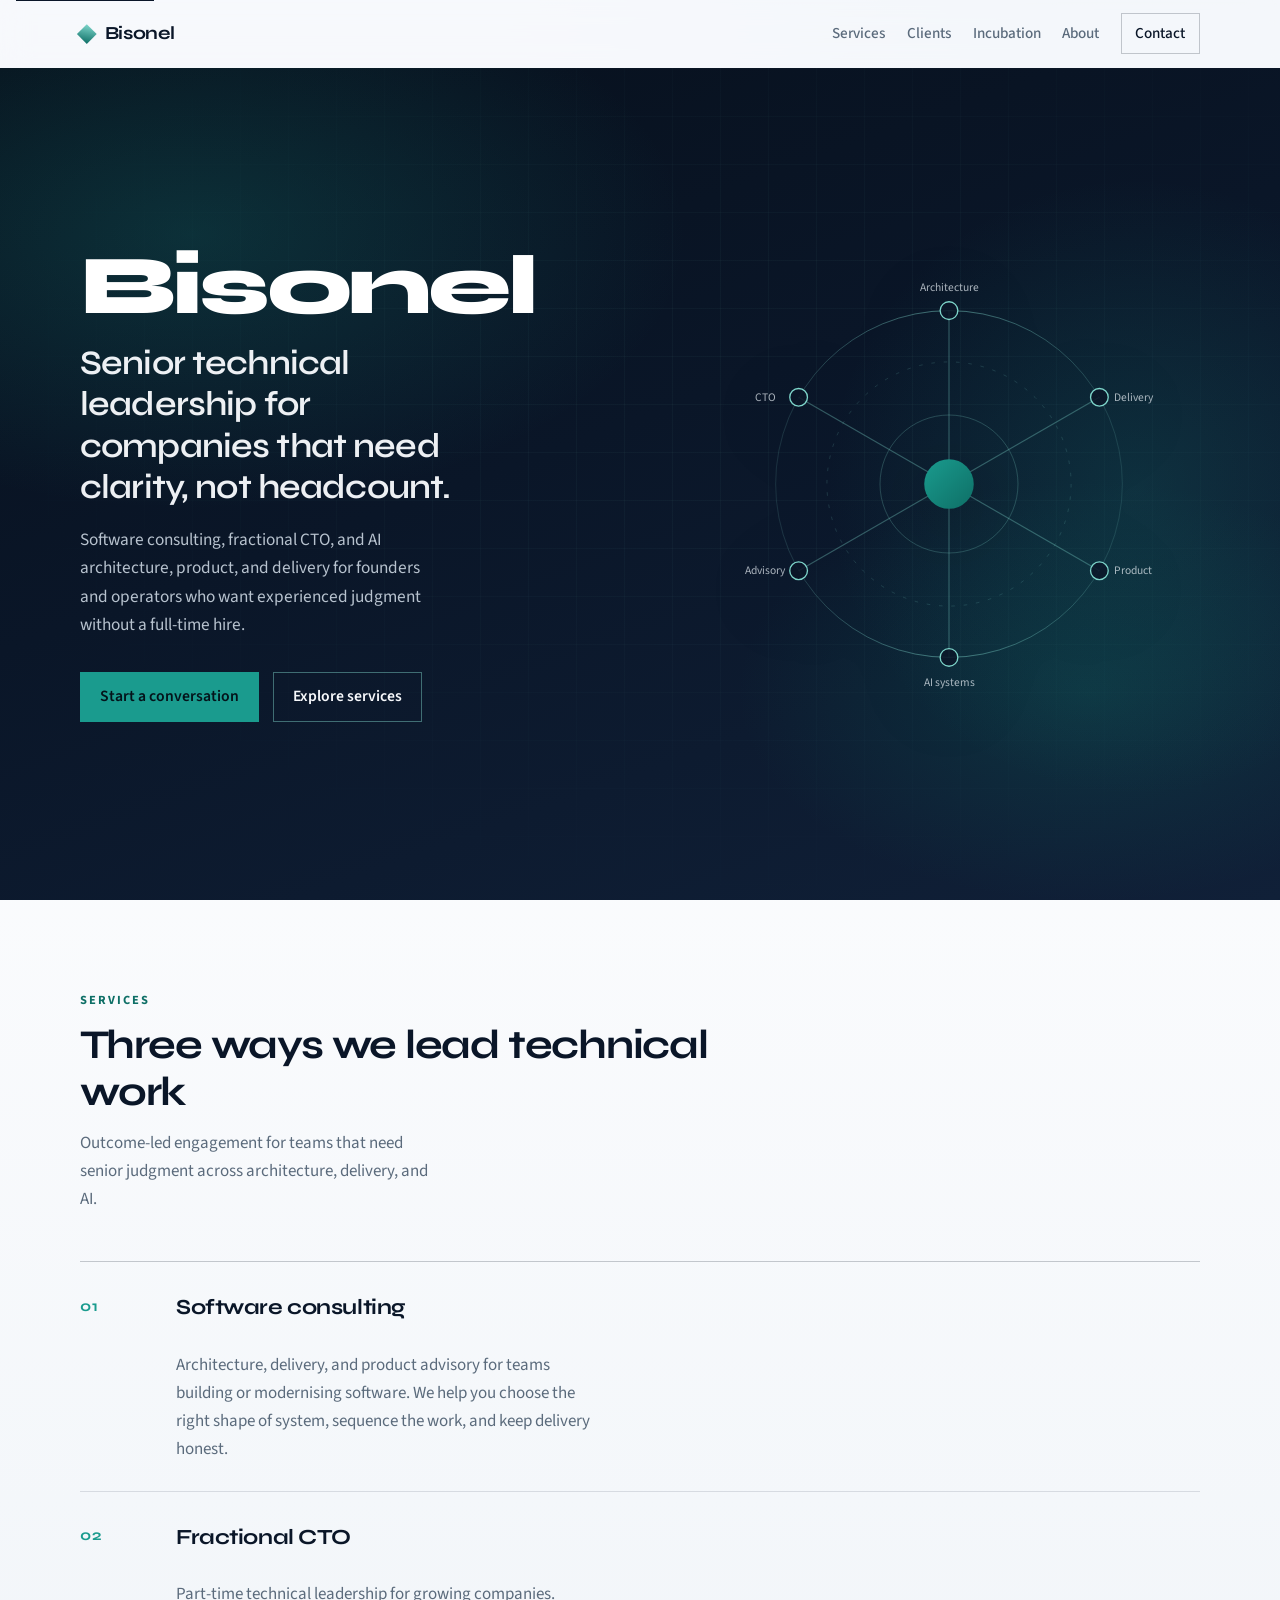
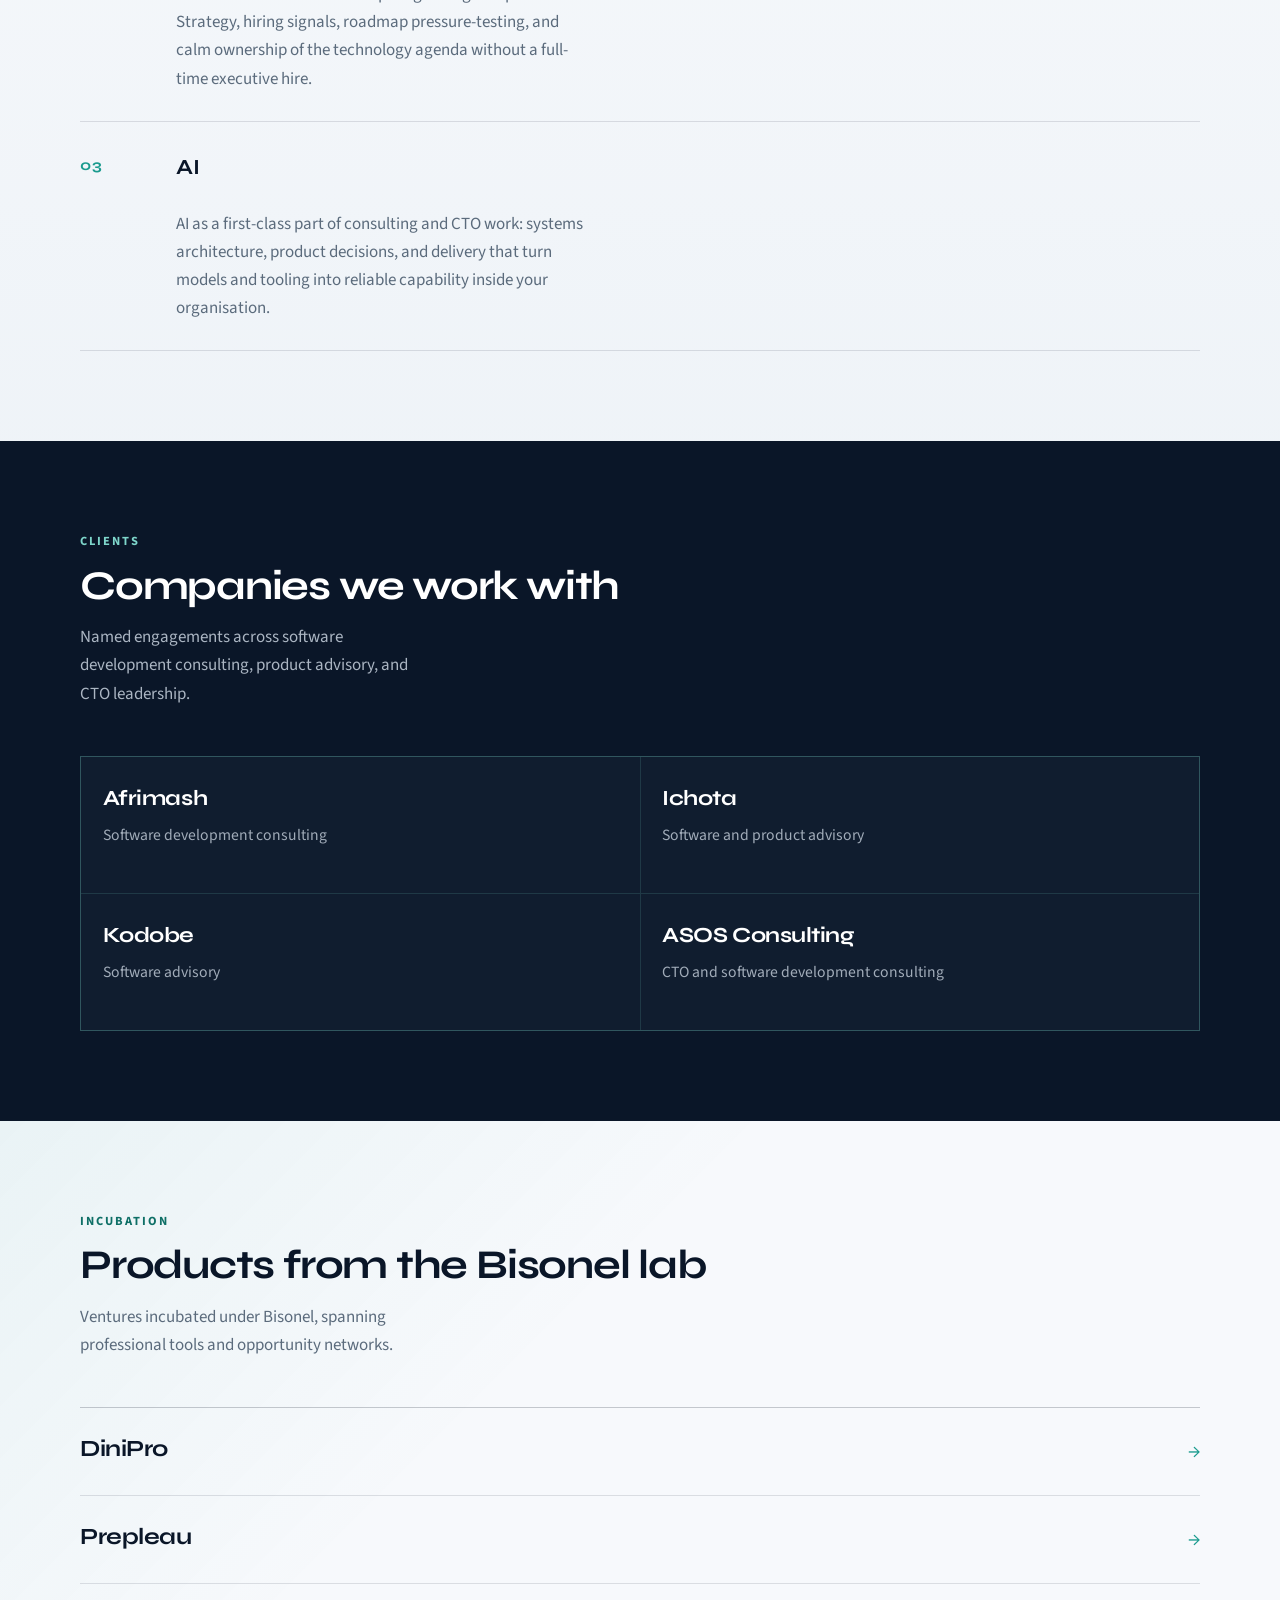
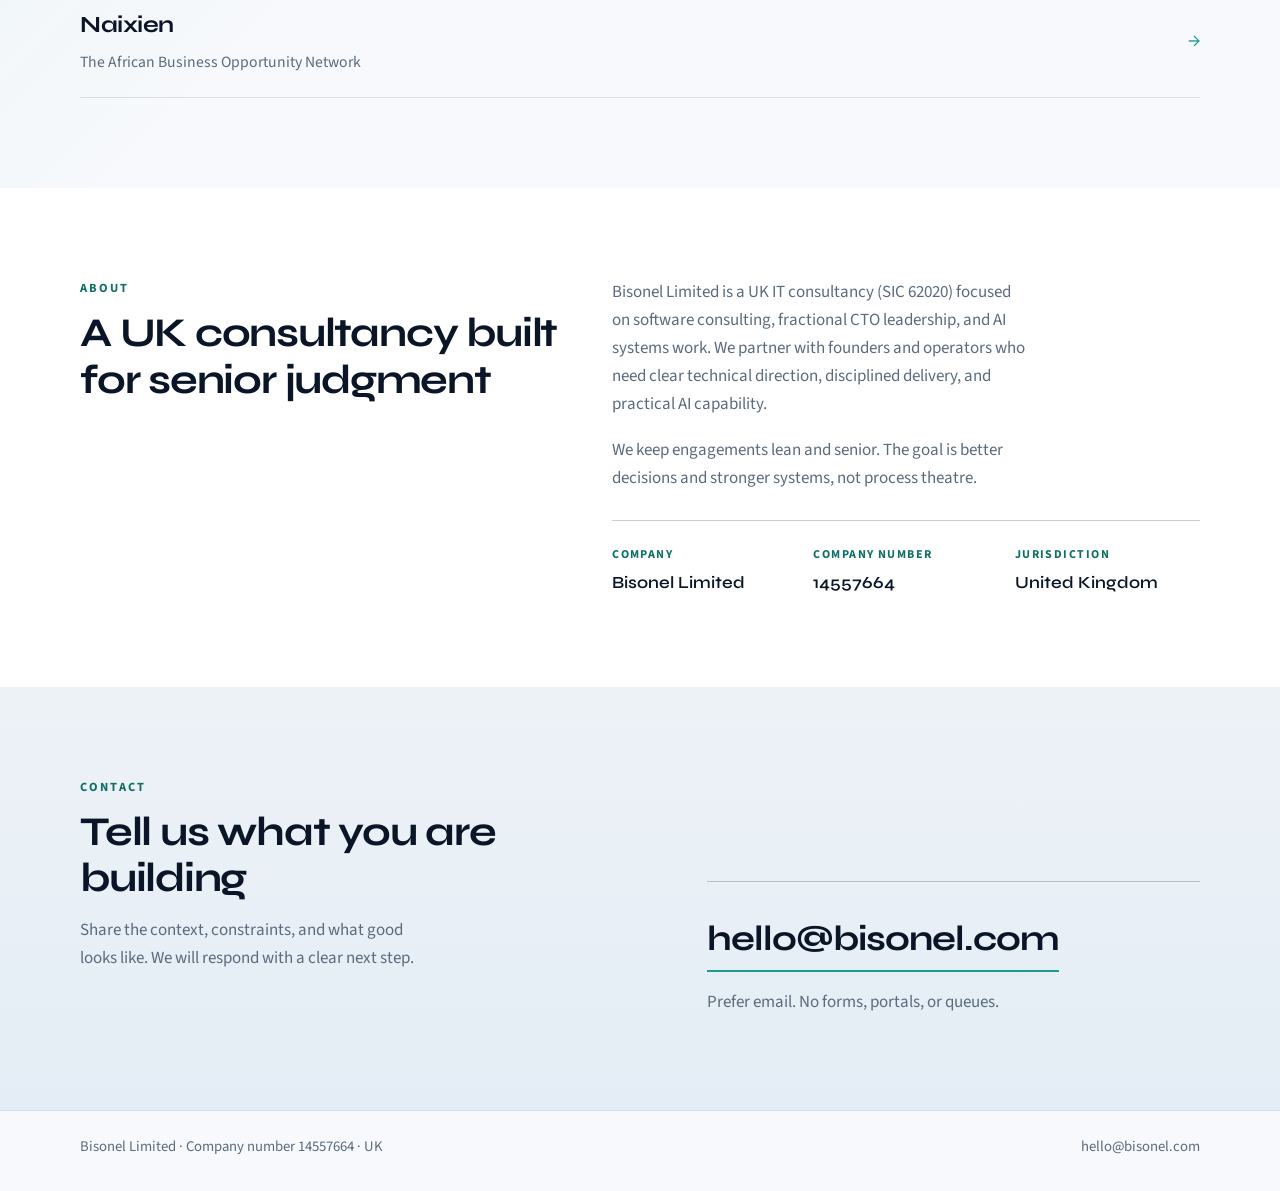
==== index.html @ b34f7bd2 "Add Bisonel Limited marketing site for GitHub Pages Static single-page site covering consulting, fra" ====
<!DOCTYPE html>
<html lang="en-GB">
<head>
  <meta charset="utf-8">
  <meta name="viewport" content="width=device-width, initial-scale=1">
  <title>Bisonel Limited | Software consulting, fractional CTO, and AI</title>
  <meta name="description" content="Bisonel Limited is a UK IT consultancy providing software consulting, fractional CTO leadership, and AI architecture, product, and delivery for growing companies.">
  <meta name="theme-color" content="#0A1628">
  <link rel="canonical" href="https://bisonel-com.github.io/website/">
  <link rel="icon" href="assets/favicon.svg" type="image/svg+xml">
  <link rel="preconnect" href="https://fonts.googleapis.com">
  <link rel="preconnect" href="https://fonts.gstatic.com" crossorigin>
  <link href="https://fonts.googleapis.com/css2?family=Source+Sans+3:ital,wght@0,400;0,500;0,600;0,700;1,400&family=Syne:wght@500;600;700;800&display=swap" rel="stylesheet">
  <link rel="stylesheet" href="css/styles.css">
</head>
<body>
  <a class="skip-link" href="#main">Skip to content</a>

  <header class="site-header" data-header>
    <div class="shell header-inner">
      <a class="brand" href="#home" aria-label="Bisonel Limited home">
        <span class="brand-mark" aria-hidden="true"></span>
        <span class="brand-name">Bisonel</span>
      </a>
      <button class="nav-toggle" type="button" aria-expanded="false" aria-controls="site-nav" data-nav-toggle>
        <span class="sr-only">Menu</span>
        <span aria-hidden="true"></span>
        <span aria-hidden="true"></span>
      </button>
      <nav id="site-nav" class="site-nav" data-nav aria-label="Primary">
        <a href="#services">Services</a>
        <a href="#clients">Clients</a>
        <a href="#incubation">Incubation</a>
        <a href="#about">About</a>
        <a class="nav-cta" href="#contact">Contact</a>
      </nav>
    </div>
  </header>

  <main id="main">
    <section id="home" class="hero" aria-labelledby="hero-brand">
      <div class="hero-atmosphere" aria-hidden="true">
        <div class="hero-grid"></div>
        <div class="hero-glow"></div>
      </div>
      <div class="shell hero-layout">
        <div class="hero-copy">
          <p id="hero-brand" class="hero-brand">Bisonel</p>
          <h1 class="hero-title">Senior technical leadership for companies that need clarity, not headcount.</h1>
          <p class="hero-lede">Software consulting, fractional CTO, and AI architecture, product, and delivery for founders and operators who want experienced judgment without a full-time hire.</p>
          <div class="hero-actions">
            <a class="btn btn-primary" href="#contact">Start a conversation</a>
            <a class="btn btn-ghost" href="#services">Explore services</a>
          </div>
        </div>
        <div class="hero-visual" aria-hidden="true">
          <svg class="system-map" viewBox="0 0 520 520" role="img" focusable="false">
            <defs>
              <linearGradient id="nodeFill" x1="0%" y1="0%" x2="100%" y2="100%">
                <stop offset="0%" stop-color="#1A9B8E"/>
                <stop offset="100%" stop-color="#0E6F66"/>
              </linearGradient>
              <linearGradient id="ringStroke" x1="0%" y1="0%" x2="100%" y2="0%">
                <stop offset="0%" stop-color="#7ED6CB" stop-opacity="0.15"/>
                <stop offset="50%" stop-color="#7ED6CB" stop-opacity="0.55"/>
                <stop offset="100%" stop-color="#7ED6CB" stop-opacity="0.15"/>
              </linearGradient>
            </defs>
            <circle class="orbit orbit-a" cx="260" cy="260" r="196" fill="none" stroke="url(#ringStroke)" stroke-width="1"/>
            <circle class="orbit orbit-b" cx="260" cy="260" r="138" fill="none" stroke="rgba(126,214,203,0.18)" stroke-width="1" stroke-dasharray="4 10"/>
            <circle class="orbit orbit-c" cx="260" cy="260" r="78" fill="none" stroke="rgba(126,214,203,0.28)" stroke-width="1"/>
            <g class="links" stroke="rgba(126,214,203,0.35)" stroke-width="1.25">
              <line x1="260" y1="260" x2="260" y2="64"/>
              <line x1="260" y1="260" x2="430" y2="162"/>
              <line x1="260" y1="260" x2="430" y2="358"/>
              <line x1="260" y1="260" x2="260" y2="456"/>
              <line x1="260" y1="260" x2="90" y2="358"/>
              <line x1="260" y1="260" x2="90" y2="162"/>
            </g>
            <circle class="core" cx="260" cy="260" r="28" fill="url(#nodeFill)"/>
            <g class="nodes" fill="#0A1628" stroke="#7ED6CB" stroke-width="1.5">
              <circle cx="260" cy="64" r="10"/>
              <circle cx="430" cy="162" r="10"/>
              <circle cx="430" cy="358" r="10"/>
              <circle cx="260" cy="456" r="10"/>
              <circle cx="90" cy="358" r="10"/>
              <circle cx="90" cy="162" r="10"/>
            </g>
            <g class="labels" fill="rgba(232,238,244,0.72)" font-family="Source Sans 3, sans-serif" font-size="13" text-anchor="middle">
              <text x="260" y="42">Architecture</text>
              <text x="468" y="166">Delivery</text>
              <text x="468" y="362">Product</text>
              <text x="260" y="488">AI systems</text>
              <text x="52" y="362">Advisory</text>
              <text x="52" y="166">CTO</text>
            </g>
          </svg>
        </div>
      </div>
    </section>

    <section id="services" class="section section-services" aria-labelledby="services-title">
      <div class="shell">
        <div class="section-intro">
          <p class="eyebrow">Services</p>
          <h2 id="services-title">Three ways we lead technical work</h2>
          <p class="section-lede">Outcome-led engagement for teams that need senior judgment across architecture, delivery, and AI.</p>
        </div>
        <div class="service-list">
          <article class="service-block">
            <p class="service-index">01</p>
            <h3>Software consulting</h3>
            <p>Architecture, delivery, and product advisory for teams building or modernising software. We help you choose the right shape of system, sequence the work, and keep delivery honest.</p>
          </article>
          <article class="service-block">
            <p class="service-index">02</p>
            <h3>Fractional CTO</h3>
            <p>Part-time technical leadership for growing companies. Strategy, hiring signals, roadmap pressure-testing, and calm ownership of the technology agenda without a full-time executive hire.</p>
          </article>
          <article class="service-block">
            <p class="service-index">03</p>
            <h3>AI</h3>
            <p>AI as a first-class part of consulting and CTO work: systems architecture, product decisions, and delivery that turn models and tooling into reliable capability inside your organisation.</p>
          </article>
        </div>
      </div>
    </section>

    <section id="clients" class="section section-clients" aria-labelledby="clients-title">
      <div class="shell">
        <div class="section-intro">
          <p class="eyebrow">Clients</p>
          <h2 id="clients-title">Companies we work with</h2>
          <p class="section-lede">Named engagements across software development consulting, product advisory, and CTO leadership.</p>
        </div>
        <ul class="client-list">
          <li>
            <a class="client-link" href="https://afrimash.com" target="_blank" rel="noopener noreferrer">
              <span class="client-name">Afrimash</span>
              <span class="client-role">Software development consulting</span>
            </a>
          </li>
          <li>
            <a class="client-link" href="https://ichota.co" target="_blank" rel="noopener noreferrer">
              <span class="client-name">Ichota</span>
              <span class="client-role">Software and product advisory</span>
            </a>
          </li>
          <li>
            <a class="client-link" href="https://kodobe.com" target="_blank" rel="noopener noreferrer">
              <span class="client-name">Kodobe</span>
              <span class="client-role">Software advisory</span>
            </a>
          </li>
          <li>
            <a class="client-link" href="https://asosconsulting.com" target="_blank" rel="noopener noreferrer">
              <span class="client-name">ASOS Consulting</span>
              <span class="client-role">CTO and software development consulting</span>
            </a>
          </li>
        </ul>
      </div>
    </section>

    <section id="incubation" class="section section-incubation" aria-labelledby="incubation-title">
      <div class="shell">
        <div class="section-intro">
          <p class="eyebrow">Incubation</p>
          <h2 id="incubation-title">Products from the Bisonel lab</h2>
          <p class="section-lede">Ventures incubated under Bisonel, spanning professional tools and opportunity networks.</p>
        </div>
        <ul class="incubate-list">
          <li>
            <a class="incubate-link" href="https://dinipro.com/" target="_blank" rel="noopener noreferrer">
              <span class="incubate-name">DiniPro</span>
              <span class="incubate-arrow" aria-hidden="true">→</span>
            </a>
          </li>
          <li>
            <a class="incubate-link" href="https://prepleau.com/" target="_blank" rel="noopener noreferrer">
              <span class="incubate-name">Prepleau</span>
              <span class="incubate-arrow" aria-hidden="true">→</span>
            </a>
          </li>
          <li>
            <a class="incubate-link" href="https://naixien.com" target="_blank" rel="noopener noreferrer">
              <span class="incubate-name">Naixien</span>
              <span class="incubate-note">The African Business Opportunity Network</span>
              <span class="incubate-arrow" aria-hidden="true">→</span>
            </a>
          </li>
        </ul>
      </div>
    </section>

    <section id="about" class="section section-about" aria-labelledby="about-title">
      <div class="shell about-layout">
        <div class="section-intro">
          <p class="eyebrow">About</p>
          <h2 id="about-title">A UK consultancy built for senior judgment</h2>
        </div>
        <div class="about-copy">
          <p>Bisonel Limited is a UK IT consultancy (SIC 62020) focused on software consulting, fractional CTO leadership, and AI systems work. We partner with founders and operators who need clear technical direction, disciplined delivery, and practical AI capability.</p>
          <p>We keep engagements lean and senior. The goal is better decisions and stronger systems, not process theatre.</p>
          <dl class="about-meta">
            <div>
              <dt>Company</dt>
              <dd>Bisonel Limited</dd>
            </div>
            <div>
              <dt>Company number</dt>
              <dd>14557664</dd>
            </div>
            <div>
              <dt>Jurisdiction</dt>
              <dd>United Kingdom</dd>
            </div>
          </dl>
        </div>
      </div>
    </section>

    <section id="contact" class="section section-contact" aria-labelledby="contact-title">
      <div class="shell contact-layout">
        <div class="section-intro">
          <p class="eyebrow">Contact</p>
          <h2 id="contact-title">Tell us what you are building</h2>
          <p class="section-lede">Share the context, constraints, and what good looks like. We will respond with a clear next step.</p>
        </div>
        <div class="contact-panel">
          <a class="contact-email" href="mailto:hello@bisonel.com">hello@bisonel.com</a>
          <p class="contact-note">Prefer email. No forms, portals, or queues.</p>
        </div>
      </div>
    </section>
  </main>

  <footer class="site-footer">
    <div class="shell footer-inner">
      <p>Bisonel Limited · Company number 14557664 · UK</p>
      <p class="footer-email"><a href="mailto:hello@bisonel.com">hello@bisonel.com</a></p>
    </div>
  </footer>

  <script src="js/main.js" defer></script>
</body>
</html>
---- css/styles.css ----
:root {
  --ink: #0a1628;
  --ink-soft: #152238;
  --mist: #edf2f7;
  --mist-deep: #d9e3ee;
  --paper: #f7f9fc;
  --teal: #1a9b8e;
  --teal-deep: #0e6f66;
  --teal-soft: #7ed6cb;
  --text: #1c2a3a;
  --text-muted: #5b6b7c;
  --line: rgba(10, 22, 40, 0.12);
  --line-strong: rgba(10, 22, 40, 0.22);
  --radius: 2px;
  --shell: min(1120px, calc(100% - 2.5rem));
  --font-display: "Syne", "Avenir Next", "Segoe UI", sans-serif;
  --font-body: "Source Sans 3", "Source Sans Pro", "Segoe UI", sans-serif;
  --ease: cubic-bezier(0.22, 1, 0.36, 1);
  --header-h: 4.25rem;
}

*,
*::before,
*::after {
  box-sizing: border-box;
}

html {
  scroll-behavior: smooth;
  scroll-padding-top: calc(var(--header-h) + 0.75rem);
}

body {
  margin: 0;
  color: var(--text);
  font-family: var(--font-body);
  font-size: 1.0625rem;
  line-height: 1.65;
  background:
    radial-gradient(1200px 600px at 90% -10%, rgba(26, 155, 142, 0.08), transparent 55%),
    linear-gradient(180deg, var(--paper) 0%, var(--mist) 48%, var(--paper) 100%);
  background-attachment: fixed;
  -webkit-font-smoothing: antialiased;
  text-rendering: optimizeLegibility;
}

img,
svg {
  display: block;
  max-width: 100%;
}

a {
  color: inherit;
  text-decoration-thickness: 1px;
  text-underline-offset: 0.18em;
}

a:hover {
  color: var(--teal-deep);
}

:focus-visible {
  outline: 2px solid var(--teal);
  outline-offset: 3px;
}

.sr-only {
  position: absolute;
  width: 1px;
  height: 1px;
  padding: 0;
  margin: -1px;
  overflow: hidden;
  clip: rect(0, 0, 0, 0);
  white-space: nowrap;
  border: 0;
}

.skip-link {
  position: absolute;
  left: 1rem;
  top: -3rem;
  z-index: 100;
  padding: 0.65rem 1rem;
  background: var(--ink);
  color: var(--paper);
  text-decoration: none;
}

.skip-link:focus {
  top: 1rem;
}

.shell {
  width: var(--shell);
  margin-inline: auto;
}

.site-header {
  position: sticky;
  top: 0;
  z-index: 50;
  height: var(--header-h);
  border-bottom: 1px solid transparent;
  background: rgba(247, 249, 252, 0.72);
  backdrop-filter: blur(14px);
  transition: border-color 0.3s var(--ease), background 0.3s var(--ease);
}

.site-header.is-scrolled {
  border-bottom-color: var(--line);
  background: rgba(247, 249, 252, 0.92);
}

.header-inner {
  display: flex;
  align-items: center;
  justify-content: space-between;
  height: 100%;
  gap: 1rem;
}

.brand {
  display: inline-flex;
  align-items: center;
  gap: 0.7rem;
  text-decoration: none;
  color: var(--ink);
}

.brand:hover {
  color: var(--ink);
}

.brand-mark {
  width: 0.85rem;
  height: 0.85rem;
  background: linear-gradient(145deg, var(--teal-soft), var(--teal-deep));
  transform: rotate(45deg);
}

.brand-name {
  font-family: var(--font-display);
  font-size: 1.15rem;
  font-weight: 700;
  letter-spacing: -0.02em;
}

.site-nav {
  display: flex;
  align-items: center;
  gap: 1.35rem;
}

.site-nav a {
  font-size: 0.95rem;
  font-weight: 500;
  color: var(--text-muted);
  text-decoration: none;
  position: relative;
}

.site-nav a::after {
  content: "";
  position: absolute;
  left: 0;
  bottom: -0.3rem;
  width: 100%;
  height: 1px;
  background: var(--teal);
  transform: scaleX(0);
  transform-origin: left;
  transition: transform 0.35s var(--ease);
}

.site-nav a:hover,
.site-nav a[aria-current="true"] {
  color: var(--ink);
}

.site-nav a:hover::after,
.site-nav a[aria-current="true"]::after {
  transform: scaleX(1);
}

.nav-cta {
  padding: 0.45rem 0.85rem;
  border: 1px solid var(--line-strong);
  color: var(--ink) !important;
}

.nav-cta::after {
  display: none !important;
}

.nav-cta:hover {
  border-color: var(--teal);
  background: rgba(26, 155, 142, 0.08);
}

.nav-toggle {
  display: none;
  width: 2.5rem;
  height: 2.5rem;
  border: 1px solid var(--line-strong);
  background: transparent;
  padding: 0;
  cursor: pointer;
  align-items: center;
  justify-content: center;
  flex-direction: column;
  gap: 0.35rem;
}

.nav-toggle span:not(.sr-only) {
  display: block;
  width: 1.1rem;
  height: 1.5px;
  background: var(--ink);
  transition: transform 0.3s var(--ease), opacity 0.3s var(--ease);
}

.nav-toggle[aria-expanded="true"] span:nth-child(2) {
  transform: translateY(0.22rem) rotate(45deg);
}

.nav-toggle[aria-expanded="true"] span:nth-child(3) {
  transform: translateY(-0.22rem) rotate(-45deg);
}

.hero {
  position: relative;
  min-height: calc(100svh - var(--header-h));
  display: flex;
  align-items: center;
  overflow: hidden;
  color: var(--paper);
  background:
    radial-gradient(900px 500px at 15% 20%, rgba(26, 155, 142, 0.22), transparent 55%),
    radial-gradient(700px 420px at 85% 75%, rgba(14, 111, 102, 0.28), transparent 50%),
    linear-gradient(160deg, #07101c 0%, var(--ink) 45%, #102038 100%);
}

.hero-atmosphere {
  position: absolute;
  inset: 0;
  pointer-events: none;
}

.hero-grid {
  position: absolute;
  inset: 0;
  background-image:
    linear-gradient(rgba(126, 214, 203, 0.06) 1px, transparent 1px),
    linear-gradient(90deg, rgba(126, 214, 203, 0.06) 1px, transparent 1px);
  background-size: 48px 48px;
  mask-image: radial-gradient(ellipse at 60% 40%, black 20%, transparent 75%);
  opacity: 0.7;
}

.hero-glow {
  position: absolute;
  width: 42rem;
  height: 42rem;
  right: -12rem;
  top: 10%;
  border-radius: 50%;
  background: radial-gradient(circle, rgba(26, 155, 142, 0.18), transparent 65%);
  animation: drift 12s ease-in-out infinite alternate;
}

.hero-layout {
  position: relative;
  z-index: 1;
  display: grid;
  grid-template-columns: minmax(0, 1.05fr) minmax(0, 0.95fr);
  gap: clamp(2rem, 5vw, 4rem);
  align-items: center;
  padding-block: clamp(3.5rem, 8vh, 6rem);
}

.hero-brand {
  margin: 0 0 1rem;
  font-family: var(--font-display);
  font-size: clamp(2.75rem, 7vw, 5.25rem);
  font-weight: 800;
  letter-spacing: -0.045em;
  line-height: 0.95;
  color: #fff;
}

.hero-title {
  margin: 0 0 1.15rem;
  max-width: 18ch;
  font-family: var(--font-display);
  font-size: clamp(1.55rem, 2.8vw, 2.15rem);
  font-weight: 600;
  letter-spacing: -0.025em;
  line-height: 1.2;
  color: rgba(247, 249, 252, 0.96);
}

.hero-lede {
  margin: 0 0 2rem;
  max-width: 38ch;
  color: rgba(217, 227, 238, 0.84);
  font-size: 1.08rem;
}

.hero-actions {
  display: flex;
  flex-wrap: wrap;
  gap: 0.85rem;
}

.btn {
  display: inline-flex;
  align-items: center;
  justify-content: center;
  min-height: 2.85rem;
  padding: 0.7rem 1.2rem;
  border: 1px solid transparent;
  font-family: var(--font-body);
  font-size: 0.98rem;
  font-weight: 600;
  text-decoration: none;
  transition: background 0.3s var(--ease), color 0.3s var(--ease), border-color 0.3s var(--ease), transform 0.3s var(--ease);
}

.btn:hover {
  transform: translateY(-1px);
}

.btn-primary {
  background: var(--teal);
  color: #04131a;
}

.btn-primary:hover {
  background: var(--teal-soft);
  color: #04131a;
}

.btn-ghost {
  border-color: rgba(126, 214, 203, 0.45);
  color: var(--paper);
  background: transparent;
}

.btn-ghost:hover {
  border-color: var(--teal-soft);
  color: #fff;
  background: rgba(126, 214, 203, 0.08);
}

.hero-visual {
  display: flex;
  justify-content: center;
  align-items: center;
}

.system-map {
  width: min(100%, 460px);
  height: auto;
  filter: drop-shadow(0 18px 40px rgba(0, 0, 0, 0.28));
}

.system-map .orbit-a {
  animation: spin 48s linear infinite;
  transform-origin: 260px 260px;
}

.system-map .orbit-b {
  animation: spin 36s linear infinite reverse;
  transform-origin: 260px 260px;
}

.system-map .core {
  animation: pulse 4.5s ease-in-out infinite;
  transform-origin: 260px 260px;
}

.system-map .nodes circle {
  fill: rgba(10, 22, 40, 0.85);
}

.section {
  padding-block: clamp(4.5rem, 10vh, 7rem);
}

.section-intro {
  max-width: 40rem;
  margin-bottom: clamp(2rem, 4vw, 3rem);
}

.eyebrow {
  margin: 0 0 0.7rem;
  font-size: 0.78rem;
  font-weight: 700;
  letter-spacing: 0.16em;
  text-transform: uppercase;
  color: var(--teal-deep);
}

.section h2 {
  margin: 0 0 0.85rem;
  font-family: var(--font-display);
  font-size: clamp(1.85rem, 3.4vw, 2.55rem);
  font-weight: 700;
  letter-spacing: -0.03em;
  line-height: 1.15;
  color: var(--ink);
}

.section-lede {
  margin: 0;
  color: var(--text-muted);
  max-width: 44ch;
}

.section-services {
  background:
    linear-gradient(180deg, rgba(247, 249, 252, 0.65), rgba(237, 242, 247, 0.9));
}

.service-list {
  display: grid;
  gap: 0;
  border-top: 1px solid var(--line-strong);
}

.service-block {
  display: grid;
  grid-template-columns: 4.5rem minmax(0, 1fr);
  gap: 1rem 1.5rem;
  padding: 1.75rem 0;
  border-bottom: 1px solid var(--line);
}

.service-block h3 {
  grid-column: 2;
  margin: 0 0 0.55rem;
  font-family: var(--font-display);
  font-size: 1.35rem;
  font-weight: 700;
  letter-spacing: -0.02em;
  color: var(--ink);
}

.service-block p:last-child {
  grid-column: 2;
  margin: 0;
  max-width: 52ch;
  color: var(--text-muted);
}

.service-index {
  margin: 0.2rem 0 0;
  font-family: var(--font-display);
  font-size: 0.95rem;
  font-weight: 700;
  color: var(--teal);
  letter-spacing: 0.04em;
}

.section-clients {
  background: var(--ink);
  color: var(--paper);
}

.section-clients .eyebrow {
  color: var(--teal-soft);
}

.section-clients h2 {
  color: #fff;
}

.section-clients .section-lede {
  color: rgba(217, 227, 238, 0.78);
}

.client-list {
  list-style: none;
  margin: 0;
  padding: 0;
  display: grid;
  grid-template-columns: repeat(2, minmax(0, 1fr));
  gap: 1px;
  background: rgba(126, 214, 203, 0.18);
  border: 1px solid rgba(126, 214, 203, 0.18);
}

.client-link {
  display: flex;
  flex-direction: column;
  gap: 0.45rem;
  min-height: 8.5rem;
  padding: 1.5rem 1.35rem;
  background: rgba(15, 28, 46, 0.95);
  text-decoration: none;
  transition: background 0.3s var(--ease);
}

.client-link:hover {
  background: rgba(21, 40, 64, 0.98);
  color: #fff;
}

.client-name {
  font-family: var(--font-display);
  font-size: 1.35rem;
  font-weight: 700;
  letter-spacing: -0.02em;
  color: #fff;
}

.client-role {
  color: rgba(217, 227, 238, 0.72);
  font-size: 0.98rem;
}

.section-incubation {
  background:
    linear-gradient(135deg, rgba(26, 155, 142, 0.06), transparent 40%),
    var(--paper);
}

.incubate-list {
  list-style: none;
  margin: 0;
  padding: 0;
  border-top: 1px solid var(--line-strong);
}

.incubate-link {
  display: grid;
  grid-template-columns: minmax(0, 1fr) auto;
  align-items: baseline;
  gap: 0.35rem 1rem;
  padding: 1.35rem 0;
  border-bottom: 1px solid var(--line);
  text-decoration: none;
}

.incubate-link:hover .incubate-name,
.incubate-link:hover .incubate-arrow {
  color: var(--teal-deep);
}

.incubate-name {
  font-family: var(--font-display);
  font-size: 1.45rem;
  font-weight: 700;
  letter-spacing: -0.02em;
  color: var(--ink);
  transition: color 0.25s var(--ease);
}

.incubate-note {
  grid-column: 1;
  color: var(--text-muted);
  font-size: 0.98rem;
}

.incubate-arrow {
  grid-column: 2;
  grid-row: 1 / span 2;
  align-self: center;
  color: var(--teal);
  font-size: 1.25rem;
  transition: color 0.25s var(--ease), transform 0.25s var(--ease);
}

.incubate-link:hover .incubate-arrow {
  transform: translateX(4px);
}

.about-layout {
  display: grid;
  grid-template-columns: minmax(0, 0.9fr) minmax(0, 1.1fr);
  gap: clamp(1.5rem, 4vw, 3.5rem);
  align-items: start;
}

.about-copy p {
  margin: 0 0 1.1rem;
  color: var(--text-muted);
  max-width: 52ch;
}

.about-meta {
  display: grid;
  grid-template-columns: repeat(3, minmax(0, 1fr));
  gap: 1rem;
  margin: 1.75rem 0 0;
  padding-top: 1.5rem;
  border-top: 1px solid var(--line-strong);
}

.about-meta dt {
  margin: 0 0 0.25rem;
  font-size: 0.75rem;
  font-weight: 700;
  letter-spacing: 0.12em;
  text-transform: uppercase;
  color: var(--teal-deep);
}

.about-meta dd {
  margin: 0;
  font-family: var(--font-display);
  font-weight: 600;
  color: var(--ink);
}

.section-contact {
  background:
    linear-gradient(180deg, var(--mist) 0%, #e4edf5 100%);
}

.contact-layout {
  display: grid;
  grid-template-columns: minmax(0, 1fr) minmax(0, 0.85fr);
  gap: clamp(1.5rem, 4vw, 3rem);
  align-items: end;
}

.contact-panel {
  padding: 1.75rem 0 0.25rem;
  border-top: 1px solid var(--line-strong);
}

.contact-email {
  display: inline-block;
  font-family: var(--font-display);
  font-size: clamp(1.55rem, 3vw, 2.2rem);
  font-weight: 700;
  letter-spacing: -0.03em;
  color: var(--ink);
  text-decoration: none;
  border-bottom: 2px solid var(--teal);
  padding-bottom: 0.15rem;
}

.contact-email:hover {
  color: var(--teal-deep);
}

.contact-note {
  margin: 1rem 0 0;
  color: var(--text-muted);
}

.site-footer {
  padding: 1.5rem 0 2rem;
  border-top: 1px solid var(--line);
  background: var(--paper);
}

.footer-inner {
  display: flex;
  flex-wrap: wrap;
  justify-content: space-between;
  gap: 0.75rem 1.5rem;
  color: var(--text-muted);
  font-size: 0.92rem;
}

.footer-inner p {
  margin: 0;
}

.footer-email a {
  text-decoration: none;
  color: var(--text-muted);
}

.footer-email a:hover {
  color: var(--teal-deep);
}

.reveal {
  opacity: 0;
  transform: translateY(18px);
  transition: opacity 0.7s var(--ease), transform 0.7s var(--ease);
}

.reveal.is-visible {
  opacity: 1;
  transform: none;
}

@keyframes drift {
  from {
    transform: translate3d(0, 0, 0) scale(1);
  }
  to {
    transform: translate3d(-3%, 4%, 0) scale(1.05);
  }
}

@keyframes spin {
  to {
    transform: rotate(360deg);
  }
}

@keyframes pulse {
  0%,
  100% {
    transform: scale(1);
    opacity: 1;
  }
  50% {
    transform: scale(1.08);
    opacity: 0.9;
  }
}

@media (max-width: 900px) {
  .hero-layout,
  .about-layout,
  .contact-layout {
    grid-template-columns: 1fr;
  }

  .hero {
    min-height: auto;
  }

  .hero-visual {
    order: -1;
  }

  .system-map {
    width: min(100%, 320px);
    margin-inline: auto;
  }

  .hero-brand {
    font-size: clamp(2.4rem, 12vw, 3.6rem);
  }

  .client-list {
    grid-template-columns: 1fr;
  }

  .about-meta {
    grid-template-columns: 1fr;
  }
}

@media (max-width: 760px) {
  :root {
    --shell: min(1120px, calc(100% - 1.5rem));
  }

  .nav-toggle {
    display: inline-flex;
  }

  .site-nav {
    position: absolute;
    top: var(--header-h);
    left: 0;
    right: 0;
    display: none;
    flex-direction: column;
    align-items: stretch;
    gap: 0;
    padding: 0.75rem 1.25rem 1.25rem;
    background: rgba(247, 249, 252, 0.98);
    border-bottom: 1px solid var(--line);
  }

  .site-nav.is-open {
    display: flex;
  }

  .site-nav a {
    padding: 0.85rem 0;
    border-bottom: 1px solid var(--line);
  }

  .site-nav a::after {
    display: none;
  }

  .nav-cta {
    margin-top: 0.65rem;
    text-align: center;
    border: 1px solid var(--line-strong);
  }

  .service-block {
    grid-template-columns: 1fr;
    gap: 0.35rem;
  }

  .service-block h3,
  .service-block p:last-child {
    grid-column: 1;
  }
}

@media (prefers-reduced-motion: reduce) {
  html {
    scroll-behavior: auto;
  }

  *,
  *::before,
  *::after {
    animation: none !important;
    transition: none !important;
  }

  .reveal {
    opacity: 1;
    transform: none;
  }
}
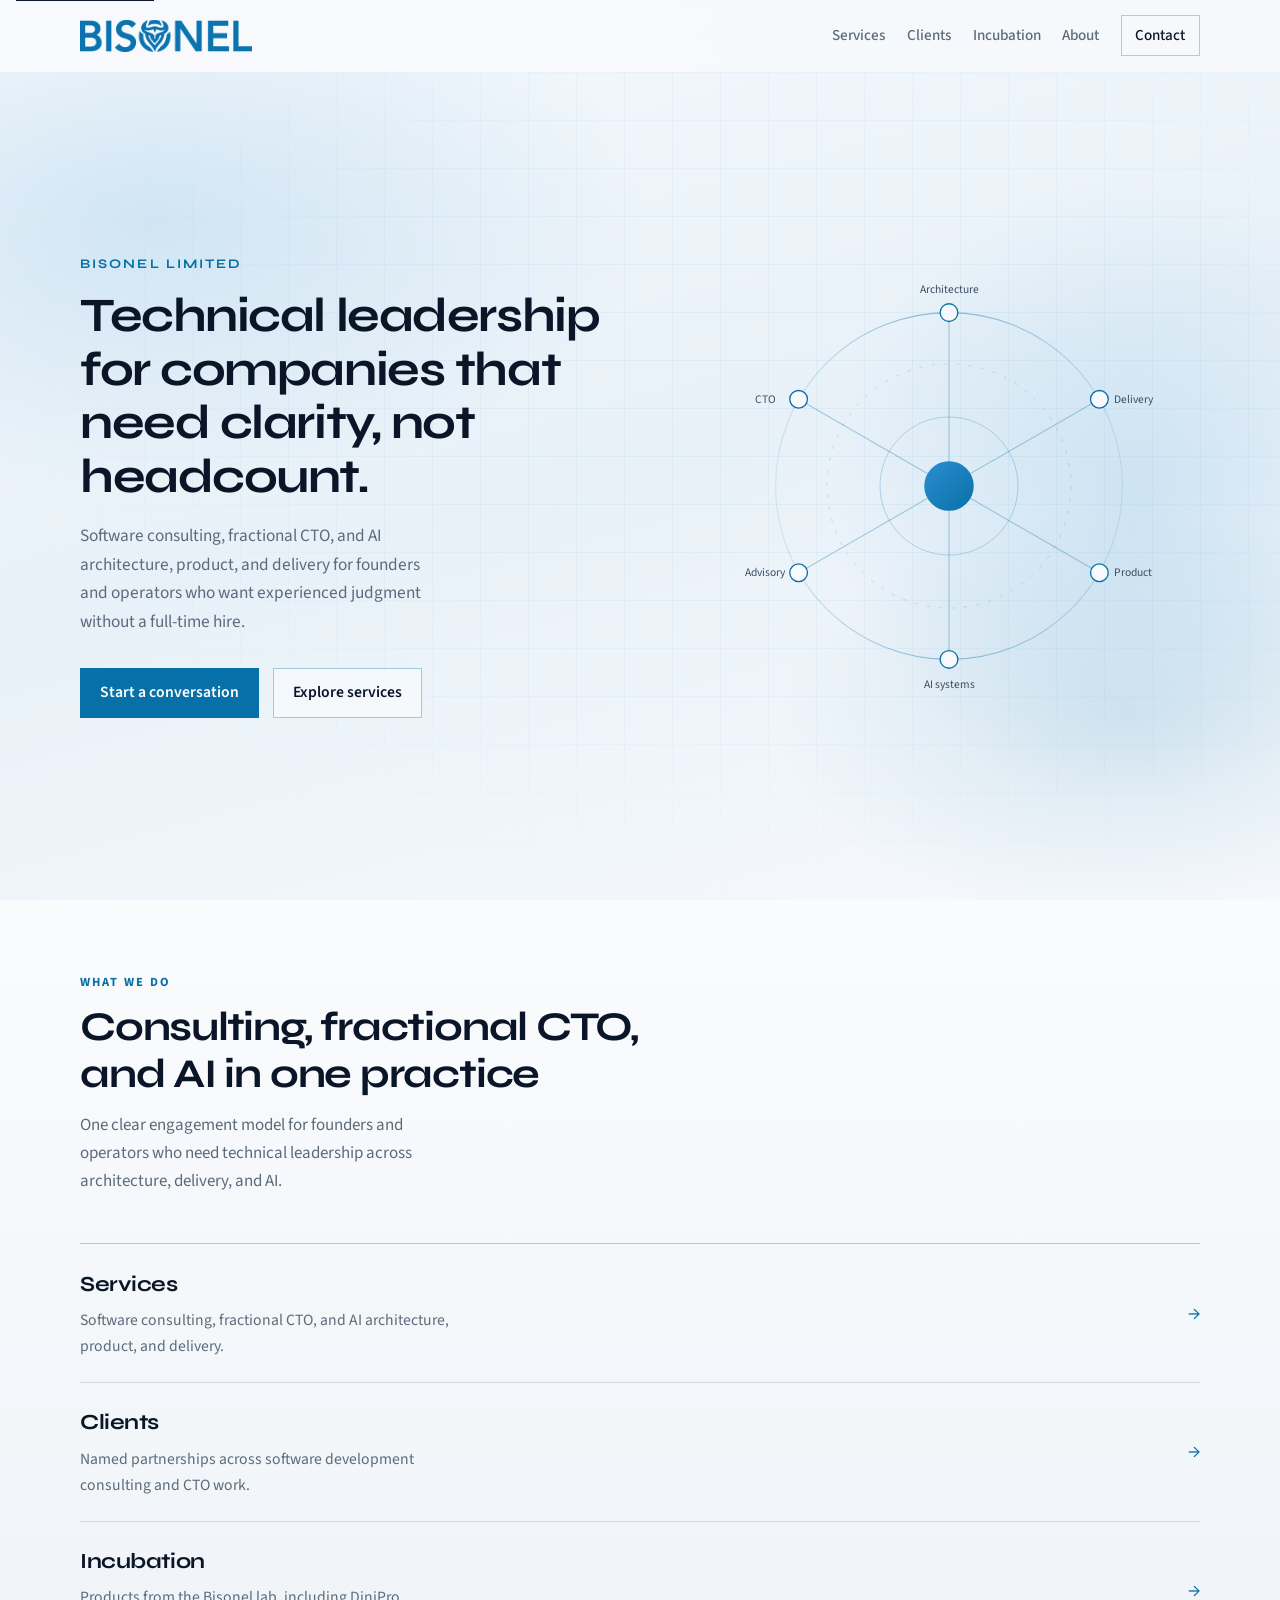
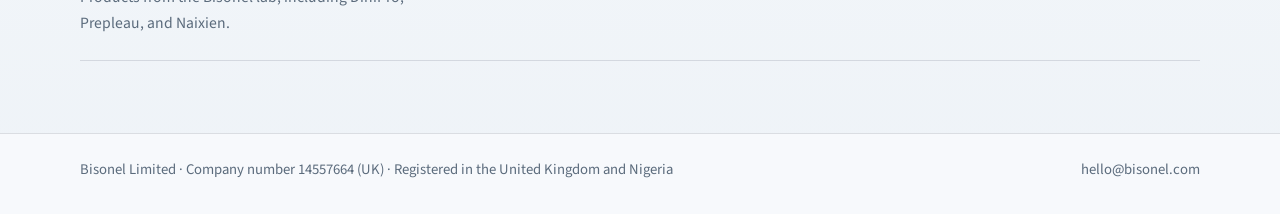
==== commit 08e6162f: "Convert to multipage site with brand assets and UK/Nigeria registration Split Home, Services, Client" ====
--- a/index.html
+++ b/index.html
@@ -4,10 +4,10 @@
   <meta charset="utf-8">
   <meta name="viewport" content="width=device-width, initial-scale=1">
   <title>Bisonel Limited | Software consulting, fractional CTO, and AI</title>
-  <meta name="description" content="Bisonel Limited is a UK IT consultancy providing software consulting, fractional CTO leadership, and AI architecture, product, and delivery for growing companies.">
-  <meta name="theme-color" content="#0A1628">
+  <meta name="description" content="Bisonel Limited provides software consulting, fractional CTO leadership, and AI architecture, product, and delivery. Registered in the United Kingdom and Nigeria.">
+  <meta name="theme-color" content="#F7F9FC">
   <link rel="canonical" href="https://bisonel-com.github.io/website/">
-  <link rel="icon" href="assets/favicon.svg" type="image/svg+xml">
+  <link rel="icon" href="assets/favicon.png" type="image/png" sizes="any">
   <link rel="preconnect" href="https://fonts.googleapis.com">
   <link rel="preconnect" href="https://fonts.gstatic.com" crossorigin>
   <link href="https://fonts.googleapis.com/css2?family=Source+Sans+3:ital,wght@0,400;0,500;0,600;0,700;1,400&family=Syne:wght@500;600;700;800&display=swap" rel="stylesheet">
@@ -18,9 +18,8 @@
 
   <header class="site-header" data-header>
     <div class="shell header-inner">
-      <a class="brand" href="#home" aria-label="Bisonel Limited home">
-        <span class="brand-mark" aria-hidden="true"></span>
-        <span class="brand-name">Bisonel</span>
+      <a class="brand" href="" aria-label="Bisonel Limited home">
+        <img class="brand-logo" src="assets/logo.png" width="200" height="37" alt="Bisonel">
       </a>
       <button class="nav-toggle" type="button" aria-expanded="false" aria-controls="site-nav" data-nav-toggle>
         <span class="sr-only">Menu</span>
@@ -28,48 +27,48 @@
         <span aria-hidden="true"></span>
       </button>
       <nav id="site-nav" class="site-nav" data-nav aria-label="Primary">
-        <a href="#services">Services</a>
-        <a href="#clients">Clients</a>
-        <a href="#incubation">Incubation</a>
-        <a href="#about">About</a>
-        <a class="nav-cta" href="#contact">Contact</a>
+        <a href="services/">Services</a>
+        <a href="clients/">Clients</a>
+        <a href="incubation/">Incubation</a>
+        <a href="about/">About</a>
+        <a href="contact/" class="nav-cta">Contact</a>
       </nav>
     </div>
   </header>
 
   <main id="main">
-    <section id="home" class="hero" aria-labelledby="hero-brand">
+    <section class="hero" aria-labelledby="hero-title">
       <div class="hero-atmosphere" aria-hidden="true">
         <div class="hero-grid"></div>
         <div class="hero-glow"></div>
       </div>
       <div class="shell hero-layout">
         <div class="hero-copy">
-          <p id="hero-brand" class="hero-brand">Bisonel</p>
-          <h1 class="hero-title">Senior technical leadership for companies that need clarity, not headcount.</h1>
+          <p class="hero-brand-label">Bisonel Limited</p>
+          <h1 id="hero-title" class="hero-title">Technical leadership for companies that need clarity, not headcount.</h1>
           <p class="hero-lede">Software consulting, fractional CTO, and AI architecture, product, and delivery for founders and operators who want experienced judgment without a full-time hire.</p>
           <div class="hero-actions">
-            <a class="btn btn-primary" href="#contact">Start a conversation</a>
-            <a class="btn btn-ghost" href="#services">Explore services</a>
+            <a class="btn btn-primary" href="contact/">Start a conversation</a>
+            <a class="btn btn-ghost" href="services/">Explore services</a>
           </div>
         </div>
         <div class="hero-visual" aria-hidden="true">
           <svg class="system-map" viewBox="0 0 520 520" role="img" focusable="false">
             <defs>
               <linearGradient id="nodeFill" x1="0%" y1="0%" x2="100%" y2="100%">
-                <stop offset="0%" stop-color="#1A9B8E"/>
-                <stop offset="100%" stop-color="#0E6F66"/>
+                <stop offset="0%" stop-color="#2B8FD0"/>
+                <stop offset="100%" stop-color="#0870A8"/>
               </linearGradient>
               <linearGradient id="ringStroke" x1="0%" y1="0%" x2="100%" y2="0%">
-                <stop offset="0%" stop-color="#7ED6CB" stop-opacity="0.15"/>
-                <stop offset="50%" stop-color="#7ED6CB" stop-opacity="0.55"/>
-                <stop offset="100%" stop-color="#7ED6CB" stop-opacity="0.15"/>
+                <stop offset="0%" stop-color="#0870A8" stop-opacity="0.12"/>
+                <stop offset="50%" stop-color="#0870A8" stop-opacity="0.45"/>
+                <stop offset="100%" stop-color="#0870A8" stop-opacity="0.12"/>
               </linearGradient>
             </defs>
-            <circle class="orbit orbit-a" cx="260" cy="260" r="196" fill="none" stroke="url(#ringStroke)" stroke-width="1"/>
-            <circle class="orbit orbit-b" cx="260" cy="260" r="138" fill="none" stroke="rgba(126,214,203,0.18)" stroke-width="1" stroke-dasharray="4 10"/>
-            <circle class="orbit orbit-c" cx="260" cy="260" r="78" fill="none" stroke="rgba(126,214,203,0.28)" stroke-width="1"/>
-            <g class="links" stroke="rgba(126,214,203,0.35)" stroke-width="1.25">
+            <circle class="orbit orbit-a" cx="260" cy="260" r="196" fill="none" stroke="url(#ringStroke)" stroke-width="1.25"/>
+            <circle class="orbit orbit-b" cx="260" cy="260" r="138" fill="none" stroke="rgba(8,112,168,0.2)" stroke-width="1" stroke-dasharray="4 10"/>
+            <circle class="orbit orbit-c" cx="260" cy="260" r="78" fill="none" stroke="rgba(8,112,168,0.28)" stroke-width="1"/>
+            <g class="links" stroke="rgba(8,112,168,0.32)" stroke-width="1.25">
               <line x1="260" y1="260" x2="260" y2="64"/>
               <line x1="260" y1="260" x2="430" y2="162"/>
               <line x1="260" y1="260" x2="430" y2="358"/>
@@ -78,7 +77,7 @@
               <line x1="260" y1="260" x2="90" y2="162"/>
             </g>
             <circle class="core" cx="260" cy="260" r="28" fill="url(#nodeFill)"/>
-            <g class="nodes" fill="#0A1628" stroke="#7ED6CB" stroke-width="1.5">
+            <g class="nodes" fill="#F7F9FC" stroke="#0870A8" stroke-width="1.5">
               <circle cx="260" cy="64" r="10"/>
               <circle cx="430" cy="162" r="10"/>
               <circle cx="430" cy="358" r="10"/>
@@ -86,7 +85,7 @@
               <circle cx="90" cy="358" r="10"/>
               <circle cx="90" cy="162" r="10"/>
             </g>
-            <g class="labels" fill="rgba(232,238,244,0.72)" font-family="Source Sans 3, sans-serif" font-size="13" text-anchor="middle">
+            <g class="labels" fill="#3A4D63" font-family="Source Sans 3, sans-serif" font-size="13" text-anchor="middle">
               <text x="260" y="42">Architecture</text>
               <text x="468" y="166">Delivery</text>
               <text x="468" y="362">Product</text>
@@ -99,145 +98,44 @@
       </div>
     </section>
 
-    <section id="services" class="section section-services" aria-labelledby="services-title">
+    <section class="section section-home-preview" aria-labelledby="home-promise-title">
       <div class="shell">
         <div class="section-intro">
-          <p class="eyebrow">Services</p>
-          <h2 id="services-title">Three ways we lead technical work</h2>
-          <p class="section-lede">Outcome-led engagement for teams that need senior judgment across architecture, delivery, and AI.</p>
+          <p class="eyebrow">What we do</p>
+          <h2 id="home-promise-title">Consulting, fractional CTO, and AI in one practice</h2>
+          <p class="section-lede">One clear engagement model for founders and operators who need technical leadership across architecture, delivery, and AI.</p>
         </div>
-        <div class="service-list">
-          <article class="service-block">
-            <p class="service-index">01</p>
-            <h3>Software consulting</h3>
-            <p>Architecture, delivery, and product advisory for teams building or modernising software. We help you choose the right shape of system, sequence the work, and keep delivery honest.</p>
-          </article>
-          <article class="service-block">
-            <p class="service-index">02</p>
-            <h3>Fractional CTO</h3>
-            <p>Part-time technical leadership for growing companies. Strategy, hiring signals, roadmap pressure-testing, and calm ownership of the technology agenda without a full-time executive hire.</p>
-          </article>
-          <article class="service-block">
-            <p class="service-index">03</p>
-            <h3>AI</h3>
-            <p>AI as a first-class part of consulting and CTO work: systems architecture, product decisions, and delivery that turn models and tooling into reliable capability inside your organisation.</p>
-          </article>
-        </div>
-      </div>
-    </section>
-
-    <section id="clients" class="section section-clients" aria-labelledby="clients-title">
-      <div class="shell">
-        <div class="section-intro">
-          <p class="eyebrow">Clients</p>
-          <h2 id="clients-title">Companies we work with</h2>
-          <p class="section-lede">Named engagements across software development consulting, product advisory, and CTO leadership.</p>
-        </div>
-        <ul class="client-list">
+        <ul class="preview-list">
           <li>
-            <a class="client-link" href="https://afrimash.com" target="_blank" rel="noopener noreferrer">
-              <span class="client-name">Afrimash</span>
-              <span class="client-role">Software development consulting</span>
+            <a class="preview-link" href="services/">
+              <span class="preview-name">Services</span>
+              <span class="preview-copy">Software consulting, fractional CTO, and AI architecture, product, and delivery.</span>
+              <span class="preview-arrow" aria-hidden="true">→</span>
             </a>
           </li>
           <li>
-            <a class="client-link" href="https://ichota.co" target="_blank" rel="noopener noreferrer">
-              <span class="client-name">Ichota</span>
-              <span class="client-role">Software and product advisory</span>
+            <a class="preview-link" href="clients/">
+              <span class="preview-name">Clients</span>
+              <span class="preview-copy">Named partnerships across software development consulting and CTO work.</span>
+              <span class="preview-arrow" aria-hidden="true">→</span>
             </a>
           </li>
           <li>
-            <a class="client-link" href="https://kodobe.com" target="_blank" rel="noopener noreferrer">
-              <span class="client-name">Kodobe</span>
-              <span class="client-role">Software advisory</span>
-            </a>
-          </li>
-          <li>
-            <a class="client-link" href="https://asosconsulting.com" target="_blank" rel="noopener noreferrer">
-              <span class="client-name">ASOS Consulting</span>
-              <span class="client-role">CTO and software development consulting</span>
+            <a class="preview-link" href="incubation/">
+              <span class="preview-name">Incubation</span>
+              <span class="preview-copy">Products from the Bisonel lab, including DiniPro, Prepleau, and Naixien.</span>
+              <span class="preview-arrow" aria-hidden="true">→</span>
             </a>
           </li>
         </ul>
       </div>
     </section>
 
-    <section id="incubation" class="section section-incubation" aria-labelledby="incubation-title">
-      <div class="shell">
-        <div class="section-intro">
-          <p class="eyebrow">Incubation</p>
-          <h2 id="incubation-title">Products from the Bisonel lab</h2>
-          <p class="section-lede">Ventures incubated under Bisonel, spanning professional tools and opportunity networks.</p>
-        </div>
-        <ul class="incubate-list">
-          <li>
-            <a class="incubate-link" href="https://dinipro.com/" target="_blank" rel="noopener noreferrer">
-              <span class="incubate-name">DiniPro</span>
-              <span class="incubate-arrow" aria-hidden="true">→</span>
-            </a>
-          </li>
-          <li>
-            <a class="incubate-link" href="https://prepleau.com/" target="_blank" rel="noopener noreferrer">
-              <span class="incubate-name">Prepleau</span>
-              <span class="incubate-arrow" aria-hidden="true">→</span>
-            </a>
-          </li>
-          <li>
-            <a class="incubate-link" href="https://naixien.com" target="_blank" rel="noopener noreferrer">
-              <span class="incubate-name">Naixien</span>
-              <span class="incubate-note">The African Business Opportunity Network</span>
-              <span class="incubate-arrow" aria-hidden="true">→</span>
-            </a>
-          </li>
-        </ul>
-      </div>
-    </section>
-
-    <section id="about" class="section section-about" aria-labelledby="about-title">
-      <div class="shell about-layout">
-        <div class="section-intro">
-          <p class="eyebrow">About</p>
-          <h2 id="about-title">A UK consultancy built for senior judgment</h2>
-        </div>
-        <div class="about-copy">
-          <p>Bisonel Limited is a UK IT consultancy (SIC 62020) focused on software consulting, fractional CTO leadership, and AI systems work. We partner with founders and operators who need clear technical direction, disciplined delivery, and practical AI capability.</p>
-          <p>We keep engagements lean and senior. The goal is better decisions and stronger systems, not process theatre.</p>
-          <dl class="about-meta">
-            <div>
-              <dt>Company</dt>
-              <dd>Bisonel Limited</dd>
-            </div>
-            <div>
-              <dt>Company number</dt>
-              <dd>14557664</dd>
-            </div>
-            <div>
-              <dt>Jurisdiction</dt>
-              <dd>United Kingdom</dd>
-            </div>
-          </dl>
-        </div>
-      </div>
-    </section>
-
-    <section id="contact" class="section section-contact" aria-labelledby="contact-title">
-      <div class="shell contact-layout">
-        <div class="section-intro">
-          <p class="eyebrow">Contact</p>
-          <h2 id="contact-title">Tell us what you are building</h2>
-          <p class="section-lede">Share the context, constraints, and what good looks like. We will respond with a clear next step.</p>
-        </div>
-        <div class="contact-panel">
-          <a class="contact-email" href="mailto:hello@bisonel.com">hello@bisonel.com</a>
-          <p class="contact-note">Prefer email. No forms, portals, or queues.</p>
-        </div>
-      </div>
-    </section>
   </main>
 
   <footer class="site-footer">
     <div class="shell footer-inner">
-      <p>Bisonel Limited · Company number 14557664 · UK</p>
+      <p>Bisonel Limited · Company number 14557664 (UK) · Registered in the United Kingdom and Nigeria</p>
       <p class="footer-email"><a href="mailto:hello@bisonel.com">hello@bisonel.com</a></p>
     </div>
   </footer>
--- a/css/styles.css
+++ b/css/styles.css
@@ -4,19 +4,19 @@
   --mist: #edf2f7;
   --mist-deep: #d9e3ee;
   --paper: #f7f9fc;
-  --teal: #1a9b8e;
-  --teal-deep: #0e6f66;
-  --teal-soft: #7ed6cb;
+  --brand: #0870a8;
+  --brand-deep: #065a86;
+  --brand-soft: #2b8fd0;
+  --brand-tint: rgba(8, 112, 168, 0.08);
   --text: #1c2a3a;
   --text-muted: #5b6b7c;
   --line: rgba(10, 22, 40, 0.12);
   --line-strong: rgba(10, 22, 40, 0.22);
-  --radius: 2px;
   --shell: min(1120px, calc(100% - 2.5rem));
   --font-display: "Syne", "Avenir Next", "Segoe UI", sans-serif;
   --font-body: "Source Sans 3", "Source Sans Pro", "Segoe UI", sans-serif;
   --ease: cubic-bezier(0.22, 1, 0.36, 1);
-  --header-h: 4.25rem;
+  --header-h: 4.5rem;
 }
 
 *,
@@ -27,21 +27,27 @@
 
 html {
   scroll-behavior: smooth;
-  scroll-padding-top: calc(var(--header-h) + 0.75rem);
 }
 
 body {
   margin: 0;
+  min-height: 100vh;
+  display: flex;
+  flex-direction: column;
   color: var(--text);
   font-family: var(--font-body);
   font-size: 1.0625rem;
   line-height: 1.65;
   background:
-    radial-gradient(1200px 600px at 90% -10%, rgba(26, 155, 142, 0.08), transparent 55%),
-    linear-gradient(180deg, var(--paper) 0%, var(--mist) 48%, var(--paper) 100%);
+    radial-gradient(1100px 560px at 92% -8%, rgba(8, 112, 168, 0.08), transparent 55%),
+    linear-gradient(180deg, var(--paper) 0%, var(--mist) 52%, var(--paper) 100%);
   background-attachment: fixed;
   -webkit-font-smoothing: antialiased;
   text-rendering: optimizeLegibility;
+}
+
+main {
+  flex: 1;
 }
 
 img,
@@ -57,11 +63,11 @@
 }
 
 a:hover {
-  color: var(--teal-deep);
+  color: var(--brand-deep);
 }
 
 :focus-visible {
-  outline: 2px solid var(--teal);
+  outline: 2px solid var(--brand);
   outline-offset: 3px;
 }
 
@@ -103,14 +109,14 @@
   z-index: 50;
   height: var(--header-h);
   border-bottom: 1px solid transparent;
-  background: rgba(247, 249, 252, 0.72);
+  background: rgba(247, 249, 252, 0.92);
   backdrop-filter: blur(14px);
   transition: border-color 0.3s var(--ease), background 0.3s var(--ease);
 }
 
 .site-header.is-scrolled {
   border-bottom-color: var(--line);
-  background: rgba(247, 249, 252, 0.92);
+  background: rgba(247, 249, 252, 0.98);
 }
 
 .header-inner {
@@ -124,7 +130,6 @@
 .brand {
   display: inline-flex;
   align-items: center;
-  gap: 0.7rem;
   text-decoration: none;
   color: var(--ink);
 }
@@ -133,18 +138,9 @@
   color: var(--ink);
 }
 
-.brand-mark {
-  width: 0.85rem;
-  height: 0.85rem;
-  background: linear-gradient(145deg, var(--teal-soft), var(--teal-deep));
-  transform: rotate(45deg);
-}
-
-.brand-name {
-  font-family: var(--font-display);
-  font-size: 1.15rem;
-  font-weight: 700;
-  letter-spacing: -0.02em;
+.brand-logo {
+  width: auto;
+  height: 2rem;
 }
 
 .site-nav {
@@ -168,19 +164,19 @@
   bottom: -0.3rem;
   width: 100%;
   height: 1px;
-  background: var(--teal);
+  background: var(--brand);
   transform: scaleX(0);
   transform-origin: left;
   transition: transform 0.35s var(--ease);
 }
 
 .site-nav a:hover,
-.site-nav a[aria-current="true"] {
+.site-nav a[aria-current="page"] {
   color: var(--ink);
 }
 
 .site-nav a:hover::after,
-.site-nav a[aria-current="true"]::after {
+.site-nav a[aria-current="page"]::after {
   transform: scaleX(1);
 }
 
@@ -194,9 +190,10 @@
   display: none !important;
 }
 
-.nav-cta:hover {
-  border-color: var(--teal);
-  background: rgba(26, 155, 142, 0.08);
+.nav-cta:hover,
+.nav-cta[aria-current="page"] {
+  border-color: var(--brand);
+  background: var(--brand-tint);
 }
 
 .nav-toggle {
@@ -235,11 +232,11 @@
   display: flex;
   align-items: center;
   overflow: hidden;
-  color: var(--paper);
+  color: var(--ink);
   background:
-    radial-gradient(900px 500px at 15% 20%, rgba(26, 155, 142, 0.22), transparent 55%),
-    radial-gradient(700px 420px at 85% 75%, rgba(14, 111, 102, 0.28), transparent 50%),
-    linear-gradient(160deg, #07101c 0%, var(--ink) 45%, #102038 100%);
+    radial-gradient(900px 500px at 12% 18%, rgba(43, 143, 208, 0.16), transparent 55%),
+    radial-gradient(700px 420px at 88% 78%, rgba(8, 112, 168, 0.12), transparent 50%),
+    linear-gradient(165deg, #f4f8fc 0%, #e8f1f8 48%, #f7f9fc 100%);
 }
 
 .hero-atmosphere {
@@ -252,11 +249,11 @@
   position: absolute;
   inset: 0;
   background-image:
-    linear-gradient(rgba(126, 214, 203, 0.06) 1px, transparent 1px),
-    linear-gradient(90deg, rgba(126, 214, 203, 0.06) 1px, transparent 1px);
+    linear-gradient(rgba(8, 112, 168, 0.07) 1px, transparent 1px),
+    linear-gradient(90deg, rgba(8, 112, 168, 0.07) 1px, transparent 1px);
   background-size: 48px 48px;
   mask-image: radial-gradient(ellipse at 60% 40%, black 20%, transparent 75%);
-  opacity: 0.7;
+  opacity: 0.8;
 }
 
 .hero-glow {
@@ -266,7 +263,7 @@
   right: -12rem;
   top: 10%;
   border-radius: 50%;
-  background: radial-gradient(circle, rgba(26, 155, 142, 0.18), transparent 65%);
+  background: radial-gradient(circle, rgba(43, 143, 208, 0.16), transparent 65%);
   animation: drift 12s ease-in-out infinite alternate;
 }
 
@@ -280,31 +277,31 @@
   padding-block: clamp(3.5rem, 8vh, 6rem);
 }
 
-.hero-brand {
-  margin: 0 0 1rem;
-  font-family: var(--font-display);
-  font-size: clamp(2.75rem, 7vw, 5.25rem);
-  font-weight: 800;
-  letter-spacing: -0.045em;
-  line-height: 0.95;
-  color: #fff;
+.hero-brand-label {
+  margin: 0 0 0.85rem;
+  font-family: var(--font-display);
+  font-size: 0.82rem;
+  font-weight: 700;
+  letter-spacing: 0.16em;
+  text-transform: uppercase;
+  color: var(--brand);
 }
 
 .hero-title {
   margin: 0 0 1.15rem;
   max-width: 18ch;
   font-family: var(--font-display);
-  font-size: clamp(1.55rem, 2.8vw, 2.15rem);
-  font-weight: 600;
-  letter-spacing: -0.025em;
-  line-height: 1.2;
-  color: rgba(247, 249, 252, 0.96);
+  font-size: clamp(1.85rem, 4.2vw, 3rem);
+  font-weight: 700;
+  letter-spacing: -0.03em;
+  line-height: 1.12;
+  color: var(--ink);
 }
 
 .hero-lede {
   margin: 0 0 2rem;
   max-width: 38ch;
-  color: rgba(217, 227, 238, 0.84);
+  color: var(--text-muted);
   font-size: 1.08rem;
 }
 
@@ -333,25 +330,25 @@
 }
 
 .btn-primary {
-  background: var(--teal);
-  color: #04131a;
+  background: var(--brand);
+  color: #fff;
 }
 
 .btn-primary:hover {
-  background: var(--teal-soft);
-  color: #04131a;
+  background: var(--brand-deep);
+  color: #fff;
 }
 
 .btn-ghost {
-  border-color: rgba(126, 214, 203, 0.45);
-  color: var(--paper);
-  background: transparent;
+  border-color: rgba(8, 112, 168, 0.35);
+  color: var(--ink);
+  background: rgba(255, 255, 255, 0.45);
 }
 
 .btn-ghost:hover {
-  border-color: var(--teal-soft);
-  color: #fff;
-  background: rgba(126, 214, 203, 0.08);
+  border-color: var(--brand);
+  color: var(--brand-deep);
+  background: #fff;
 }
 
 .hero-visual {
@@ -363,7 +360,6 @@
 .system-map {
   width: min(100%, 460px);
   height: auto;
-  filter: drop-shadow(0 18px 40px rgba(0, 0, 0, 0.28));
 }
 
 .system-map .orbit-a {
@@ -381,12 +377,47 @@
   transform-origin: 260px 260px;
 }
 
-.system-map .nodes circle {
-  fill: rgba(10, 22, 40, 0.85);
+.page-hero {
+  padding: clamp(3rem, 7vh, 4.75rem) 0 clamp(1.5rem, 3vh, 2.25rem);
+}
+
+.page-hero h1 {
+  margin: 0 0 0.85rem;
+  max-width: 18ch;
+  font-family: var(--font-display);
+  font-size: clamp(2rem, 4vw, 2.85rem);
+  font-weight: 700;
+  letter-spacing: -0.03em;
+  line-height: 1.12;
+  color: var(--ink);
+}
+
+.page-lede {
+  margin: 0;
+  max-width: 44ch;
+  color: var(--text-muted);
+  font-size: 1.08rem;
+}
+
+.page-hero-dark {
+  background: var(--ink);
+  color: var(--paper);
+}
+
+.page-hero-dark .eyebrow {
+  color: var(--brand-soft);
+}
+
+.page-hero-dark h1 {
+  color: #fff;
+}
+
+.page-hero-dark .page-lede {
+  color: rgba(217, 227, 238, 0.78);
 }
 
 .section {
-  padding-block: clamp(4.5rem, 10vh, 7rem);
+  padding-block: clamp(3.5rem, 8vh, 5.5rem);
 }
 
 .section-intro {
@@ -400,10 +431,11 @@
   font-weight: 700;
   letter-spacing: 0.16em;
   text-transform: uppercase;
-  color: var(--teal-deep);
-}
-
-.section h2 {
+  color: var(--brand);
+}
+
+.section h2,
+.service-block h2 {
   margin: 0 0 0.85rem;
   font-family: var(--font-display);
   font-size: clamp(1.85rem, 3.4vw, 2.55rem);
@@ -413,15 +445,73 @@
   color: var(--ink);
 }
 
+.service-block h2 {
+  font-size: 1.35rem;
+  margin-bottom: 0.55rem;
+}
+
 .section-lede {
   margin: 0;
   color: var(--text-muted);
   max-width: 44ch;
 }
 
+.section-home-preview {
+  background: linear-gradient(180deg, rgba(247, 249, 252, 0.65), rgba(237, 242, 247, 0.9));
+}
+
+.preview-list {
+  list-style: none;
+  margin: 0;
+  padding: 0;
+  border-top: 1px solid var(--line-strong);
+}
+
+.preview-link {
+  display: grid;
+  grid-template-columns: minmax(0, 1fr) auto;
+  gap: 0.35rem 1rem;
+  padding: 1.4rem 0;
+  border-bottom: 1px solid var(--line);
+  text-decoration: none;
+}
+
+.preview-name {
+  font-family: var(--font-display);
+  font-size: 1.35rem;
+  font-weight: 700;
+  letter-spacing: -0.02em;
+  color: var(--ink);
+  transition: color 0.25s var(--ease);
+}
+
+.preview-copy {
+  grid-column: 1;
+  color: var(--text-muted);
+  font-size: 0.98rem;
+  max-width: 48ch;
+}
+
+.preview-arrow {
+  grid-column: 2;
+  grid-row: 1 / span 2;
+  align-self: center;
+  color: var(--brand);
+  font-size: 1.25rem;
+  transition: transform 0.25s var(--ease), color 0.25s var(--ease);
+}
+
+.preview-link:hover .preview-name,
+.preview-link:hover .preview-arrow {
+  color: var(--brand-deep);
+}
+
+.preview-link:hover .preview-arrow {
+  transform: translateX(4px);
+}
+
 .section-services {
-  background:
-    linear-gradient(180deg, rgba(247, 249, 252, 0.65), rgba(237, 242, 247, 0.9));
+  background: linear-gradient(180deg, rgba(247, 249, 252, 0.65), rgba(237, 242, 247, 0.9));
 }
 
 .service-list {
@@ -438,18 +528,12 @@
   border-bottom: 1px solid var(--line);
 }
 
-.service-block h3 {
-  grid-column: 2;
-  margin: 0 0 0.55rem;
-  font-family: var(--font-display);
-  font-size: 1.35rem;
-  font-weight: 700;
-  letter-spacing: -0.02em;
-  color: var(--ink);
-}
-
+.service-block h2,
 .service-block p:last-child {
   grid-column: 2;
+}
+
+.service-block p:last-child {
   margin: 0;
   max-width: 52ch;
   color: var(--text-muted);
@@ -460,25 +544,22 @@
   font-family: var(--font-display);
   font-size: 0.95rem;
   font-weight: 700;
-  color: var(--teal);
+  color: var(--brand);
   letter-spacing: 0.04em;
+}
+
+.section-cta {
+  margin: 2.5rem 0 0;
 }
 
 .section-clients {
   background: var(--ink);
   color: var(--paper);
-}
-
-.section-clients .eyebrow {
-  color: var(--teal-soft);
-}
-
-.section-clients h2 {
-  color: #fff;
-}
-
-.section-clients .section-lede {
-  color: rgba(217, 227, 238, 0.78);
+  padding-top: 0;
+}
+
+.section-clients .shell {
+  padding-top: 0;
 }
 
 .client-list {
@@ -488,8 +569,8 @@
   display: grid;
   grid-template-columns: repeat(2, minmax(0, 1fr));
   gap: 1px;
-  background: rgba(126, 214, 203, 0.18);
-  border: 1px solid rgba(126, 214, 203, 0.18);
+  background: rgba(43, 143, 208, 0.22);
+  border: 1px solid rgba(43, 143, 208, 0.22);
 }
 
 .client-link {
@@ -523,7 +604,7 @@
 
 .section-incubation {
   background:
-    linear-gradient(135deg, rgba(26, 155, 142, 0.06), transparent 40%),
+    linear-gradient(135deg, rgba(8, 112, 168, 0.06), transparent 40%),
     var(--paper);
 }
 
@@ -546,7 +627,7 @@
 
 .incubate-link:hover .incubate-name,
 .incubate-link:hover .incubate-arrow {
-  color: var(--teal-deep);
+  color: var(--brand-deep);
 }
 
 .incubate-name {
@@ -568,7 +649,7 @@
   grid-column: 2;
   grid-row: 1 / span 2;
   align-self: center;
-  color: var(--teal);
+  color: var(--brand);
   font-size: 1.25rem;
   transition: color 0.25s var(--ease), transform 0.25s var(--ease);
 }
@@ -578,10 +659,7 @@
 }
 
 .about-layout {
-  display: grid;
-  grid-template-columns: minmax(0, 0.9fr) minmax(0, 1.1fr);
-  gap: clamp(1.5rem, 4vw, 3.5rem);
-  align-items: start;
+  display: block;
 }
 
 .about-copy p {
@@ -605,7 +683,7 @@
   font-weight: 700;
   letter-spacing: 0.12em;
   text-transform: uppercase;
-  color: var(--teal-deep);
+  color: var(--brand);
 }
 
 .about-meta dd {
@@ -616,20 +694,13 @@
 }
 
 .section-contact {
-  background:
-    linear-gradient(180deg, var(--mist) 0%, #e4edf5 100%);
-}
-
-.contact-layout {
-  display: grid;
-  grid-template-columns: minmax(0, 1fr) minmax(0, 0.85fr);
-  gap: clamp(1.5rem, 4vw, 3rem);
-  align-items: end;
+  background: linear-gradient(180deg, var(--mist) 0%, #e4edf5 100%);
 }
 
 .contact-panel {
-  padding: 1.75rem 0 0.25rem;
+  padding: 0.25rem 0 0.25rem;
   border-top: 1px solid var(--line-strong);
+  padding-top: 1.75rem;
 }
 
 .contact-email {
@@ -640,12 +711,12 @@
   letter-spacing: -0.03em;
   color: var(--ink);
   text-decoration: none;
-  border-bottom: 2px solid var(--teal);
+  border-bottom: 2px solid var(--brand);
   padding-bottom: 0.15rem;
 }
 
 .contact-email:hover {
-  color: var(--teal-deep);
+  color: var(--brand-deep);
 }
 
 .contact-note {
@@ -670,6 +741,7 @@
 
 .footer-inner p {
   margin: 0;
+  max-width: 48rem;
 }
 
 .footer-email a {
@@ -678,7 +750,7 @@
 }
 
 .footer-email a:hover {
-  color: var(--teal-deep);
+  color: var(--brand-deep);
 }
 
 .reveal {
@@ -720,9 +792,7 @@
 }
 
 @media (max-width: 900px) {
-  .hero-layout,
-  .about-layout,
-  .contact-layout {
+  .hero-layout {
     grid-template-columns: 1fr;
   }
 
@@ -730,17 +800,10 @@
     min-height: auto;
   }
 
-  .hero-visual {
-    order: -1;
-  }
-
   .system-map {
-    width: min(100%, 320px);
+    width: min(100%, 280px);
     margin-inline: auto;
-  }
-
-  .hero-brand {
-    font-size: clamp(2.4rem, 12vw, 3.6rem);
+    margin-top: 0.5rem;
   }
 
   .client-list {
@@ -755,6 +818,10 @@
 @media (max-width: 760px) {
   :root {
     --shell: min(1120px, calc(100% - 1.5rem));
+  }
+
+  .brand-logo {
+    height: 1.7rem;
   }
 
   .nav-toggle {
@@ -799,7 +866,7 @@
     gap: 0.35rem;
   }
 
-  .service-block h3,
+  .service-block h2,
   .service-block p:last-child {
     grid-column: 1;
   }
